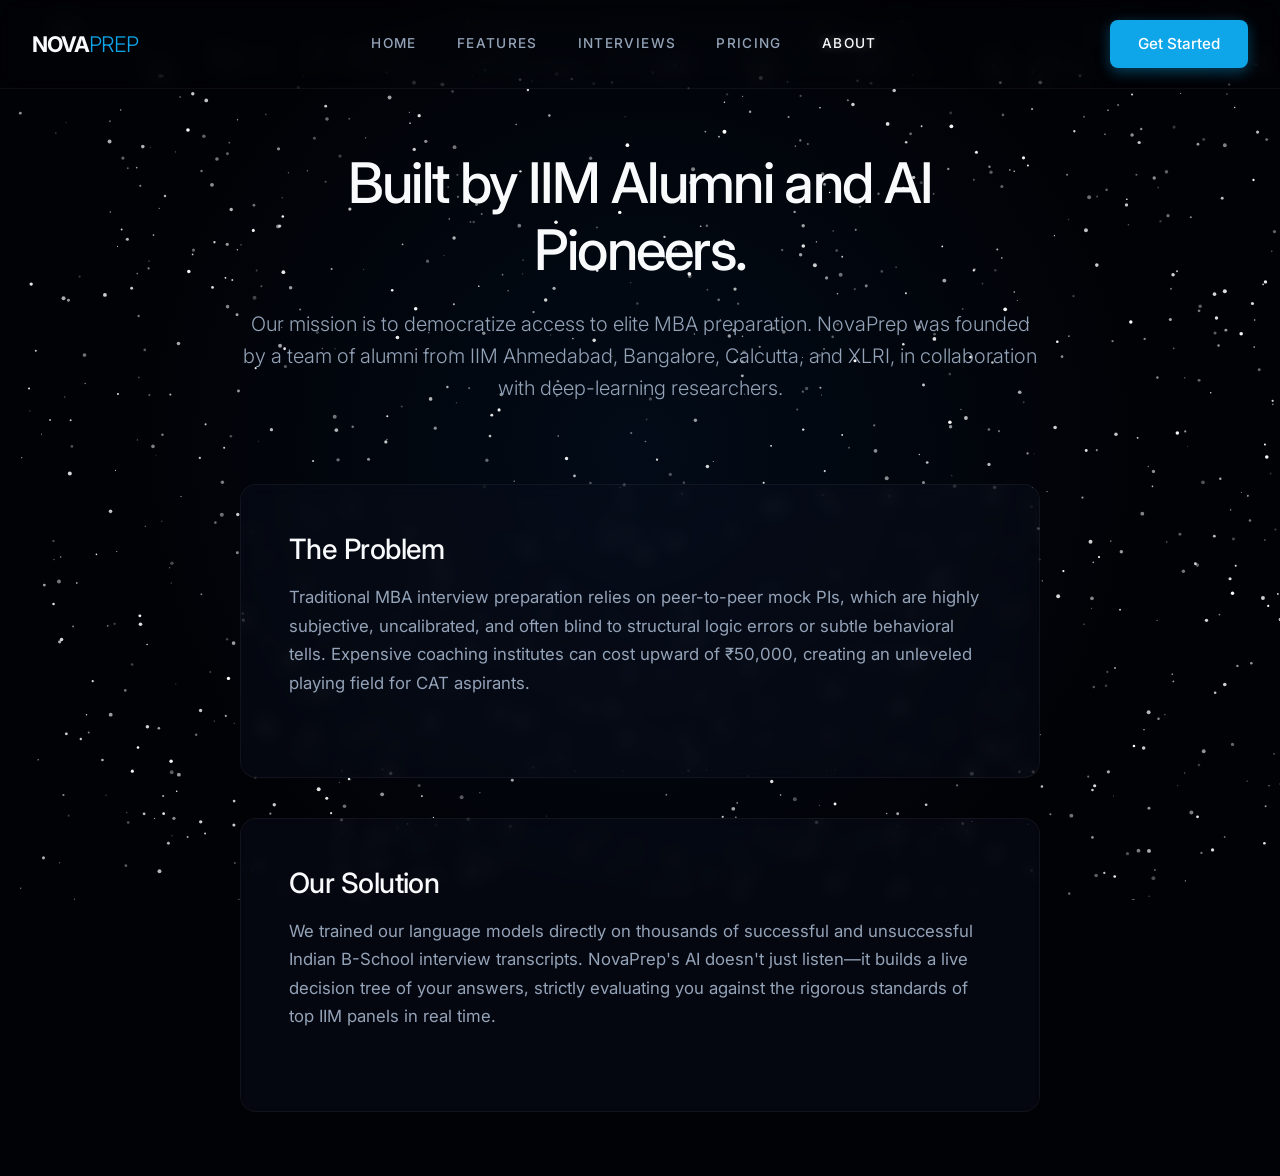
==== about.html @ 3a8e4972 "Initial commit for NovaPrep Indian B-School Platform" ====
<!DOCTYPE html>
<html lang="en">

<head>
    <meta charset="UTF-8">
    <meta name="viewport" content="width=device-width, initial-scale=1.0">
    <title>About Us - NovaPrep</title>
    <link rel="preconnect" href="https://fonts.googleapis.com">
    <link rel="preconnect" href="https://fonts.gstatic.com" crossorigin>
    <link href="https://fonts.googleapis.com/css2?family=Inter:wght@300;400;500;600;700&display=swap" rel="stylesheet">
    <link href="global.css" rel="stylesheet">
</head>

<body class="bg-features">
    <canvas id="background-canvas"></canvas>
    <canvas id="cursor-canvas"></canvas>

    <nav class="navbar">
        <div class="nav-container">
            <a href="index.html" class="logo">Nova<span>Prep</span></a>

            <div class="nav-links">
                <a href="index.html">Home</a>
                <a href="learn-more.html">Features</a>
                <a href="cases.html">Interviews</a>
                <a href="pricing.html">Pricing</a>
                <a href="about.html" class="active">About</a>
            </div>

            <div class="nav-actions">
                <a href="sign-in.html" class="btn btn-primary">Get Started</a>
            </div>
        </div>
    </nav>

    <main class="cases-section">
        <div class="page-header" style="max-width: 800px;">
            <h2>Built by IIM Alumni and AI Pioneers.</h2>
            <p>Our mission is to democratize access to elite MBA preparation. NovaPrep was founded by a team of alumni
                from IIM Ahmedabad, Bangalore, Calcutta, and XLRI, in collaboration with deep-learning researchers.</p>
        </div>

        <div class="case-grid" style="grid-template-columns: 1fr; max-width: 800px; margin: 4rem auto 0;">
            <div class="case-card">
                <h3>The Problem</h3>
                <p>Traditional MBA interview preparation relies on peer-to-peer mock PIs, which are highly subjective,
                    uncalibrated, and often blind to structural logic errors or subtle behavioral tells. Expensive
                    coaching institutes can cost upward of ₹50,000, creating an unleveled playing field for CAT
                    aspirants.</p>
            </div>
            <div class="case-card">
                <h3>Our Solution</h3>
                <p>We trained our language models directly on thousands of successful and unsuccessful Indian B-School
                    interview transcripts. NovaPrep's AI doesn't just listen—it builds a live decision tree of your
                    answers, strictly evaluating you against the rigorous standards of top IIM panels in real time.</p>
            </div>
        </div>
    </main>

    <script src="interactive.js"></script>
</body>

</html>
---- global.css ----
:root {
    --bg-dark: #010206;
    --text-primary: #f8fafc;
    --text-secondary: #94a3b8;
    --brand-accent: #0ea5e9;
    --brand-hover: #38bdf8;
    --card-bg: rgba(10, 15, 30, 0.4);
    --border-subtle: rgba(255, 255, 255, 0.05);
}

* {
    margin: 0;
    padding: 0;
    box-sizing: border-box;
    cursor: none !important;
    /* Force custom cursor everywhere */
}

body {
    background-color: var(--bg-dark);
    color: var(--text-primary);
    font-family: 'Inter', -apple-system, sans-serif;
    line-height: 1.6;
    overflow-x: hidden;
}

/* Interactive Background */
#background-canvas {
    position: fixed;
    top: 0;
    left: 0;
    width: 100vw;
    height: 100vh;
    z-index: -1;
    pointer-events: none;
}

#cursor-canvas {
    position: fixed;
    top: 0;
    left: 0;
    width: 100vw;
    height: 100vh;
    z-index: 9999;
    pointer-events: none;
    /* Passes clicks directly through */
}

/* Typography Base */
h1,
h2,
h3,
h4 {
    line-height: 1.2;
    letter-spacing: -0.02em;
}

a {
    text-decoration: none;
    color: inherit;
}

/* Navigation */
.navbar {
    position: fixed;
    top: 0;
    width: 100%;
    z-index: 100;
    backdrop-filter: blur(12px);
    -webkit-backdrop-filter: blur(12px);
    border-bottom: 1px solid var(--border-subtle);
}

.nav-container {
    max-width: 1280px;
    margin: 0 auto;
    padding: 1.25rem 2rem;
    display: flex;
    justify-content: space-between;
    align-items: center;
}

.logo {
    font-size: 1.35rem;
    font-weight: 700;
    letter-spacing: -1px;
    text-transform: uppercase;
}

.logo span {
    color: var(--brand-accent);
    font-weight: 300;
}

.nav-links {
    display: flex;
    gap: 2.5rem;
}

.nav-links a {
    color: var(--text-secondary);
    font-size: 0.85rem;
    font-weight: 500;
    text-transform: uppercase;
    letter-spacing: 0.1em;
    transition: color 0.2s;
}

.nav-links a:hover,
.nav-links a.active {
    color: var(--text-primary);
    text-shadow: 0 0 10px rgba(255, 255, 255, 0.3);
}

.nav-actions {
    display: flex;
    align-items: center;
    gap: 1.5rem;
}

/* Professional SaaS Buttons */
.btn {
    padding: 0.75rem 1.75rem;
    border-radius: 8px;
    /* Clean standard rounded corners */
    font-size: 0.95rem;
    font-weight: 500;
    transition: all 0.2s ease;
    border: none;
    display: inline-flex;
    align-items: center;
    justify-content: center;
}

.btn-large {
    padding: 1rem 3rem;
    font-size: 1.05rem;
}

.btn-full {
    width: 100%;
}

.btn-primary {
    background-color: var(--brand-accent);
    color: #fff;
    box-shadow: 0 4px 14px 0 rgba(14, 165, 233, 0.39);
}

.btn-primary:hover {
    background-color: var(--brand-hover);
    box-shadow: 0 6px 20px rgba(14, 165, 233, 0.4);
    transform: translateY(-1px);
}

.btn-outline {
    background-color: transparent;
    border: 1px solid rgba(255, 255, 255, 0.2);
    color: var(--text-primary);
}

.btn-outline:hover {
    background-color: rgba(255, 255, 255, 0.05);
    border-color: rgba(255, 255, 255, 0.4);
}

.btn-text {
    background: transparent;
    color: var(--text-secondary);
}

.btn-text:hover {
    color: var(--text-primary);
}

/* Home Hero Section */
.hero-section {
    padding-top: calc(80px + 4rem);
    min-height: 90vh;
    display: flex;
    align-items: center;
}

.hero-container {
    max-width: 1280px;
    margin: 0 auto;
    padding: 0 2rem;
    display: flex;
    gap: 4rem;
    align-items: center;
}

.hero-content {
    flex: 1.2;
}

/* Centered Apple Hero Override */
.center-hero {
    justify-content: center;
}

.text-center {
    text-align: center;
}

.justify-center {
    justify-content: center;
}

.hero-container.text-center {
    flex-direction: column;
    align-items: center;
}

.hero-container.text-center .hero-content {
    max-width: 800px;
    margin: 0 auto;
    text-align: center;
}

.hero-container.text-center .hero-content h1 {
    font-size: clamp(3.5rem, 6vw, 5.5rem);
    margin-bottom: 2rem;
    font-weight: 500;
    line-height: 1.1;
    letter-spacing: -0.03em;
}

.hero-container.text-center .hero-subtitle {
    margin: 0 auto 3rem;
    max-width: 100%;
    font-size: 1.25rem;
}

.hero-container.text-center .cta-group {
    justify-content: center;
}

.hero-container.text-center .proof-logos {
    justify-content: center;
}

.pill-badge {
    display: inline-block;
    padding: 0.35rem 1rem;
    border-radius: 20px;
    background-color: rgba(14, 165, 233, 0.1);
    border: 1px solid rgba(14, 165, 233, 0.3);
    color: var(--brand-accent);
    font-size: 0.8rem;
    font-weight: 600;
    letter-spacing: 0.05em;
    text-transform: uppercase;
    margin-bottom: 2.5rem;
}

.hero-content h1 {
    font-size: clamp(3rem, 4vw, 3.5rem);
    margin-bottom: 1.5rem;
    font-weight: 600;
    line-height: 1.1;
}

.text-gradient {
    font-weight: 600;
    background: linear-gradient(to right, #e0f2fe, #38bdf8);
    -webkit-background-clip: text;
    -webkit-text-fill-color: transparent;
    text-shadow: 0 0 40px rgba(56, 189, 248, 0.2);
}

.hero-subtitle {
    font-size: 1.15rem;
    color: var(--text-secondary);
    margin-bottom: 3rem;
    max-width: 90%;
    font-weight: 300;
}

.cta-group {
    display: flex;
    gap: 1.5rem;
    margin-bottom: 4rem;
}

.social-proof p {
    font-size: 0.8rem;
    text-transform: uppercase;
    letter-spacing: 0.05em;
    color: var(--text-secondary);
    margin-bottom: 1rem;
}

.proof-logos {
    display: flex;
    gap: 2.5rem;
    font-weight: 600;
    font-size: 1rem;
    color: #fff;
    opacity: 0.5;
}

/* New Index Content Sections */
.container {
    max-width: 1280px;
    margin: 0 auto;
    padding: 0 2rem;
}

.section-padding {
    padding: 8rem 0;
}

/* Larger padding for Apple feel */
.divider-top {
    border-top: 1px solid var(--border-subtle);
    background: linear-gradient(to bottom, rgba(14, 165, 233, 0.02), transparent);
}

.section-header {
    text-align: center;
    max-width: 700px;
    margin: 0 auto 5rem;
    z-index: 5;
    position: relative;
}

.section-header h2 {
    font-size: 2.75rem;
    font-weight: 500;
    margin-bottom: 1.5rem;
    letter-spacing: -0.02em;
}

.section-header p {
    font-size: 1.25rem;
    color: var(--text-secondary);
    font-weight: 300;
}

.methodology-grid {
    display: grid;
    grid-template-columns: repeat(3, 1fr);
    gap: 2.5rem;
    z-index: 5;
    position: relative;
}

.step-card {
    padding: 3rem 2.5rem;
    background: var(--card-bg);
    border: 1px solid var(--border-subtle);
    border-radius: 16px;
    backdrop-filter: blur(8px);
}

.step-num {
    font-size: 4rem;
    font-weight: 700;
    color: rgba(255, 255, 255, 0.3);
    line-height: 1;
    margin-bottom: 1rem;
    display: block;
}

.step-card h3 {
    font-size: 1.35rem;
    margin-bottom: 1rem;
    font-weight: 500;
    color: var(--text-primary);
}

.step-card p {
    font-size: 1rem;
    color: var(--text-secondary);
    font-weight: 300;
}

.testimonials {
    background-color: rgba(10, 15, 30, 0.2);
}

.stats-row {
    display: grid;
    grid-template-columns: repeat(3, 1fr);
    gap: 2rem;
    text-align: center;
    z-index: 5;
    position: relative;
}

.stat-item h4 {
    font-size: 4rem;
    font-weight: 500;
    color: var(--brand-accent);
    margin-bottom: 0.5rem;
    text-shadow: 0 0 30px rgba(14, 165, 233, 0.2);
}

.stat-item p {
    font-size: 1.05rem;
    color: var(--text-secondary);
    font-weight: 300;
    max-width: 250px;
    margin: 0 auto;
    line-height: 1.6;
}

/* Pricing Page Styles */
.pricing-section {
    padding: 150px 2rem 4rem;
    max-width: 1280px;
    margin: 0 auto;
}

.pricing-grid {
    display: grid;
    grid-template-columns: repeat(3, 1fr);
    gap: 2rem;
    z-index: 5;
    position: relative;
    margin-top: 5rem;
}

.pricing-card {
    background: var(--card-bg);
    border: 1px solid var(--border-subtle);
    border-radius: 16px;
    padding: 3rem;
    backdrop-filter: blur(8px);
    display: flex;
    flex-direction: column;
    align-items: center;
    text-align: center;
    transition: transform 0.3s;
}

.pricing-card.premium {
    border-color: rgba(14, 165, 233, 0.4);
    box-shadow: 0 20px 50px rgba(14, 165, 233, 0.1);
    transform: scale(1.05);
}

.price {
    font-size: 4rem;
    font-weight: 600;
    margin: 1.5rem 0 2.5rem;
    color: var(--text-primary);
    letter-spacing: -0.05em;
}

.price span {
    font-size: 1.1rem;
    color: var(--text-secondary);
    font-weight: 400;
    letter-spacing: 0;
}

.pricing-features {
    list-style: none;
    margin-bottom: 3rem;
    width: 100%;
    flex-grow: 1;
    text-align: left;
}

.pricing-features li {
    padding: 1rem 0;
    border-bottom: 1px solid var(--border-subtle);
    font-size: 1rem;
    color: var(--text-secondary);
}

/* Cases Styles */
.cases-section {
    padding: 150px 2rem 4rem;
    max-width: 1280px;
    margin: 0 auto;
}

.case-grid {
    display: grid;
    grid-template-columns: repeat(2, 1fr);
    gap: 2.5rem;
    z-index: 5;
    position: relative;
    margin-top: 5rem;
}

.case-card {
    background: var(--card-bg);
    border: 1px solid var(--border-subtle);
    border-radius: 16px;
    padding: 3rem;
    backdrop-filter: blur(8px);
    transition: border-color 0.3s;
}

.case-card:hover {
    border-color: rgba(14, 165, 233, 0.3);
}

.case-badge {
    display: inline-block;
    padding: 0.35rem 1rem;
    border-radius: 20px;
    background: rgba(14, 165, 233, 0.1);
    border: 1px solid rgba(14, 165, 233, 0.2);
    font-size: 0.75rem;
    font-weight: 600;
    text-transform: uppercase;
    letter-spacing: 0.05em;
    color: var(--brand-accent);
    margin-bottom: 1.5rem;
}

.case-card h3 {
    font-size: 1.75rem;
    margin-bottom: 1rem;
    font-weight: 500;
    letter-spacing: -0.02em;
}

.case-card p {
    color: var(--text-secondary);
    font-size: 1.05rem;
    margin-bottom: 2rem;
    line-height: 1.7;
}

/* Features Page */
.features-section {
    padding: 150px 2rem 4rem;
    max-width: 1280px;
    margin: 0 auto;
}

.page-header {
    max-width: 800px;
    margin: 0 auto 5rem;
    text-align: center;
    z-index: 5;
    position: relative;
}

.page-header h2 {
    font-size: 3.5rem;
    margin-bottom: 1.5rem;
    font-weight: 500;
    letter-spacing: -0.03em;
}

.page-header p {
    font-size: 1.25rem;
    color: var(--text-secondary);
    font-weight: 300;
}

.feature-grid {
    display: grid;
    grid-template-columns: repeat(3, 1fr);
    gap: 2.5rem;
    z-index: 5;
    position: relative;
}

.f-card {
    background: var(--card-bg);
    border: 1px solid var(--border-subtle);
    border-radius: 16px;
    padding: 3rem;
    transition: transform 0.3s, border-color 0.3s;
    backdrop-filter: blur(8px);
}

.f-card:hover {
    transform: translateY(-5px);
    border-color: rgba(14, 165, 233, 0.3);
    box-shadow: 0 10px 30px rgba(0, 0, 0, 0.5);
}

.icon-wrap {
    width: 48px;
    height: 48px;
    color: var(--brand-accent);
    margin-bottom: 2rem;
    display: flex;
    align-items: center;
}

.f-card h3 {
    font-size: 1.35rem;
    margin-bottom: 1rem;
    font-weight: 500;
}

.f-card p {
    font-size: 1rem;
    color: var(--text-secondary);
    line-height: 1.7;
    font-weight: 300;
}

/* Auth Page */
.auth-page {
    position: relative;
    min-height: 100vh;
    display: flex;
    align-items: center;
    justify-content: center;
    padding: 2rem;
}

.auth-card {
    z-index: 5;
    width: 100%;
    max-width: 440px;
    background: var(--card-bg);
    border: 1px solid var(--border-subtle);
    border-radius: 16px;
    padding: 3rem;
    backdrop-filter: blur(20px);
    box-shadow: 0 30px 60px rgba(0, 0, 0, 0.5);
}

.auth-card h2 {
    font-size: 2rem;
    font-weight: 500;
    margin-bottom: 0.5rem;
}

.auth-card>p {
    color: var(--text-secondary);
    font-size: 1rem;
    margin-bottom: 2.5rem;
    font-weight: 300;
}

.input-group {
    margin-bottom: 1.5rem;
    position: relative;
    z-index: 10;
}

.input-group label {
    display: block;
    font-size: 0.85rem;
    color: var(--text-secondary);
    margin-bottom: 0.75rem;
    font-weight: 500;
}

.input-group input {
    width: 100%;
    padding: 0.8rem 1.2rem;
    background: rgba(0, 0, 0, 0.4);
    border: 1px solid rgba(255, 255, 255, 0.1);
    border-radius: 8px;
    color: var(--text-primary);
    font-size: 1rem;
    transition: border-color 0.2s;
}

.input-group input:focus {
    outline: none;
    border-color: var(--brand-accent);
    box-shadow: 0 0 0 2px rgba(14, 165, 233, 0.2);
}

.auth-options {
    display: flex;
    justify-content: space-between;
    align-items: center;
    font-size: 0.9rem;
    color: var(--text-secondary);
}

.checkbox-container {
    display: flex;
    align-items: center;
    gap: 0.5rem;
}

.forgot-link:hover {
    color: var(--text-primary);
    text-decoration: underline;
}

.auth-divider {
    display: flex;
    align-items: center;
    text-align: center;
    margin: 2rem 0;
    color: var(--text-secondary);
    font-size: 0.85rem;
    text-transform: uppercase;
    letter-spacing: 0.05em;
}

.auth-divider::before,
.auth-divider::after {
    content: '';
    flex: 1;
    border-bottom: 1px solid var(--border-subtle);
}

.auth-divider span {
    padding: 0 1rem;
}

.google-btn {
    display: flex;
    align-items: center;
    justify-content: center;
    gap: 1rem;
}

.signup-prompt {
    text-align: center;
    margin-top: 2rem;
    font-size: 0.95rem;
    color: var(--text-secondary);
}

.signup-prompt a {
    color: var(--brand-accent);
    font-weight: 500;
}

.signup-prompt a:hover {
    text-decoration: underline;
}

/* Responsive adjustments */
@media (max-width: 1024px) {
    .nav-links {
        display: none;
    }

    .hero-container.text-center .hero-content h1 {
        font-size: 3.5rem;
    }

    .hero-container {
        flex-direction: column;
        text-align: center;
    }

    .hero-subtitle {
        margin: 0 auto 3rem;
    }

    .cta-group {
        justify-content: center;
    }

    .feature-grid,
    .methodology-grid,
    .stats-row,
    .pricing-grid,
    .case-grid {
        grid-template-columns: 1fr;
    }

    .proof-logos {
        justify-content: center;
    }

    .pricing-card.premium {
        transform: scale(1);
    }
}
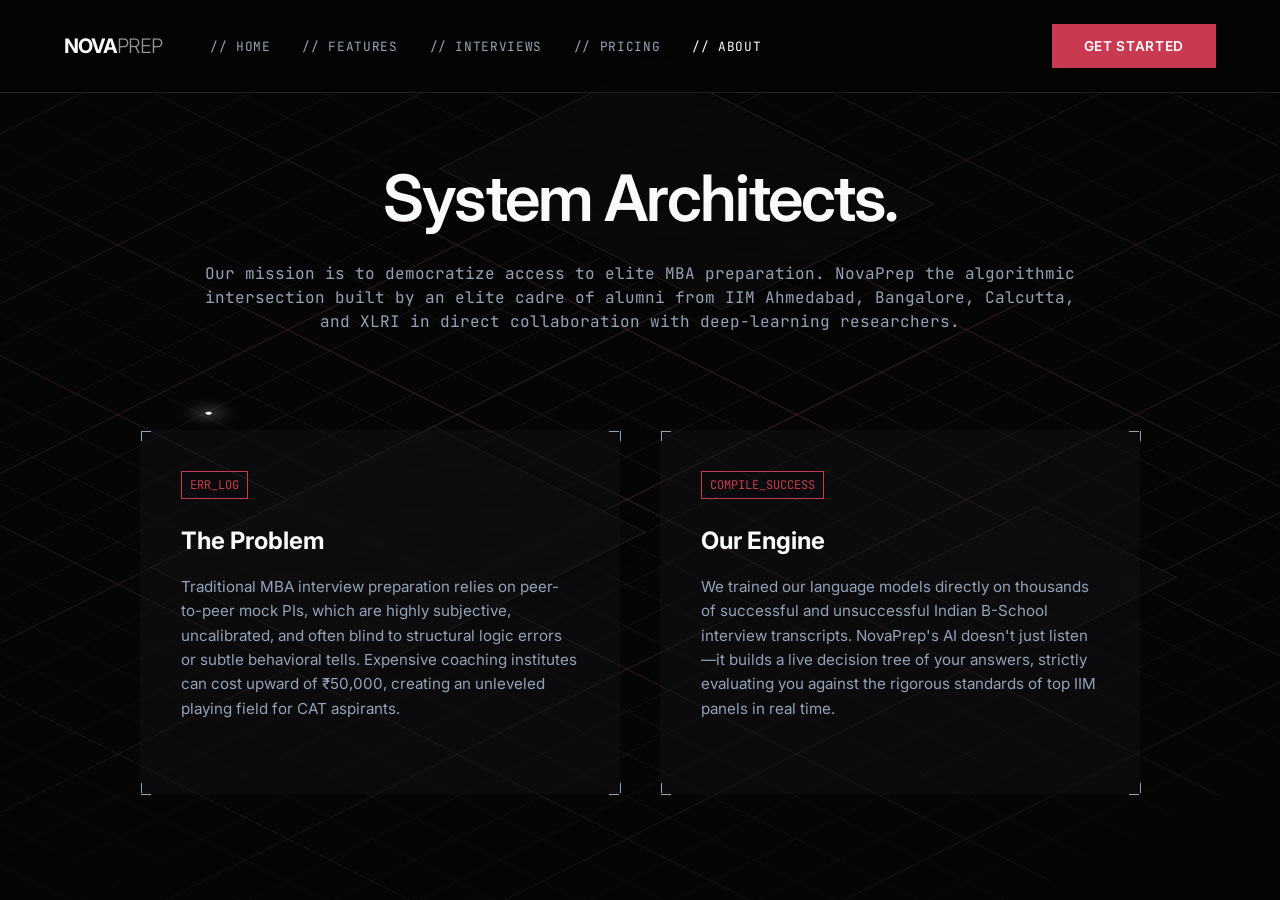
==== commit c4d0e88a: "feat: Add geometric background and interactive Panel Pressure Meter" ====
--- a/about.html
+++ b/about.html
@@ -5,59 +5,69 @@
     <meta charset="UTF-8">
     <meta name="viewport" content="width=device-width, initial-scale=1.0">
     <title>About Us - NovaPrep</title>
-    <link rel="preconnect" href="https://fonts.googleapis.com">
-    <link rel="preconnect" href="https://fonts.gstatic.com" crossorigin>
     <link href="https://fonts.googleapis.com/css2?family=Inter:wght@300;400;500;600;700&display=swap" rel="stylesheet">
     <link href="global.css" rel="stylesheet">
 </head>
 
-<body class="bg-features">
-    <canvas id="background-canvas"></canvas>
-    <canvas id="cursor-canvas"></canvas>
+<body>
+    <canvas id="cursor-canvas"
+        style="position: fixed; top: 0; left: 0; width: 100vw; height: 100vh; pointer-events: none; z-index: 0;"></canvas>
 
-    <nav class="navbar">
-        <div class="nav-container">
+    <!-- Ambient Geometric Background -->
+    <div class="bg-geometry">
+        <div class="iso-container">
+            <div class="iso-grid"></div>
+            <div class="iso-panel panel-1"></div>
+            <div class="iso-panel panel-2"></div>
+            <div class="iso-panel panel-3"></div>
+            <div class="glow-node n1"></div>
+            <div class="glow-node n2"></div>
+            <div class="glow-node n3"></div>
+        </div>
+    </div>
+
+    <nav class="navbar-overlay">
+        <div class="nav-left">
             <a href="index.html" class="logo">Nova<span>Prep</span></a>
-
             <div class="nav-links">
-                <a href="index.html">Home</a>
-                <a href="learn-more.html">Features</a>
-                <a href="cases.html">Interviews</a>
-                <a href="pricing.html">Pricing</a>
-                <a href="about.html" class="active">About</a>
+                <a href="index.html">// Home</a>
+                <a href="learn-more.html">// Features</a>
+                <a href="cases.html">// Interviews</a>
+                <a href="pricing.html">// Pricing</a>
+                <a href="about.html" class="active">// About</a>
             </div>
-
-            <div class="nav-actions">
-                <a href="sign-in.html" class="btn btn-primary">Get Started</a>
-            </div>
+        </div>
+        <div class="nav-right">
+            <a href="sign-in.html" class="btn-solid">Get Started</a>
         </div>
     </nav>
 
-    <main class="cases-section">
-        <div class="page-header" style="max-width: 800px;">
-            <h2>Built by IIM Alumni and AI Pioneers.</h2>
-            <p>Our mission is to democratize access to elite MBA preparation. NovaPrep was founded by a team of alumni
-                from IIM Ahmedabad, Bangalore, Calcutta, and XLRI, in collaboration with deep-learning researchers.</p>
-        </div>
+    <main class="standard-page" style="display: flex; flex-direction: column; align-items: center; text-align: center;">
+        <h1 class="page-title">System Architects.</h1>
+        <p class="page-desc" style="max-width: 900px;">Our mission is to democratize access to elite MBA preparation.
+            NovaPrep the algorithmic intersection built by an elite cadre of alumni from IIM Ahmedabad, Bangalore,
+            Calcutta, and XLRI in direct collaboration with deep-learning researchers.</p>
 
-        <div class="case-grid" style="grid-template-columns: 1fr; max-width: 800px; margin: 4rem auto 0;">
-            <div class="case-card">
+        <div class="grid-layout" style="text-align: left; margin-top: 2rem; width: 100%; max-width: 1000px;">
+            <div class="content-card card-bracket">
+                <span class="card-badge">ERR_LOG</span>
                 <h3>The Problem</h3>
                 <p>Traditional MBA interview preparation relies on peer-to-peer mock PIs, which are highly subjective,
                     uncalibrated, and often blind to structural logic errors or subtle behavioral tells. Expensive
                     coaching institutes can cost upward of ₹50,000, creating an unleveled playing field for CAT
                     aspirants.</p>
             </div>
-            <div class="case-card">
-                <h3>Our Solution</h3>
+
+            <div class="content-card card-bracket">
+                <span class="card-badge">COMPILE_SUCCESS</span>
+                <h3>Our Engine</h3>
                 <p>We trained our language models directly on thousands of successful and unsuccessful Indian B-School
                     interview transcripts. NovaPrep's AI doesn't just listen—it builds a live decision tree of your
                     answers, strictly evaluating you against the rigorous standards of top IIM panels in real time.</p>
             </div>
         </div>
     </main>
-
-    <script src="interactive.js"></script>
+    <script src="cursor.js"></script>
 </body>
 
 </html>
--- a/global.css
+++ b/global.css
@@ -1,772 +1,581 @@
+@import url('https://fonts.googleapis.com/css2?family=JetBrains+Mono:wght@100;400;700&display=swap');
+
 :root {
-    --bg-dark: #010206;
+    --bg-dark: #050505;
     --text-primary: #f8fafc;
-    --text-secondary: #94a3b8;
-    --brand-accent: #0ea5e9;
-    --brand-hover: #38bdf8;
-    --card-bg: rgba(10, 15, 30, 0.4);
-    --border-subtle: rgba(255, 255, 255, 0.05);
+    --text-dim: #94a3b8;
+    --accent: #c93a52;
+    --font-heading: 'Inter', sans-serif;
+    --font-mono: 'JetBrains Mono', monospace;
+    --border-color: rgba(255, 255, 255, 0.1);
+    --glass-bg: rgba(20, 20, 25, 0.4);
 }
 
 * {
     margin: 0;
     padding: 0;
     box-sizing: border-box;
-    cursor: none !important;
-    /* Force custom cursor everywhere */
 }
 
 body {
     background-color: var(--bg-dark);
     color: var(--text-primary);
-    font-family: 'Inter', -apple-system, sans-serif;
-    line-height: 1.6;
+    font-family: var(--font-heading);
     overflow-x: hidden;
-}
-
-/* Interactive Background */
-#background-canvas {
+    line-height: 1.5;
+    min-height: 100vh;
+}
+
+/* Hyper-Modern Geometric Background Overlay */
+.bg-geometry {
     position: fixed;
     top: 0;
     left: 0;
     width: 100vw;
     height: 100vh;
     z-index: -1;
+    overflow: hidden;
     pointer-events: none;
-}
-
-#cursor-canvas {
-    position: fixed;
+    background-color: var(--bg-dark);
+}
+
+.iso-container {
+    position: absolute;
+    top: 50%;
+    left: 50%;
+    width: 200vw;
+    height: 200vh;
+    transform-style: preserve-3d;
+    transform: translate(-50%, -50%) rotateX(60deg) rotateZ(-45deg);
+}
+
+.iso-grid {
+    position: absolute;
+    width: 100%;
+    height: 100%;
     top: 0;
     left: 0;
+    background-size: 60px 60px;
+    background-image:
+        linear-gradient(to right, rgba(255, 255, 255, 0.08) 1px, transparent 1px),
+        linear-gradient(to bottom, rgba(255, 255, 255, 0.08) 1px, transparent 1px);
+    mask-image: radial-gradient(circle at center, black 20%, transparent 80%);
+    -webkit-mask-image: radial-gradient(circle at center, black 20%, transparent 80%);
+}
+
+/* Secondary larger grid to enforce 3D scale and perspective */
+.iso-grid::after {
+    content: '';
+    position: absolute;
+    width: 100%;
+    height: 100%;
+    top: 0;
+    left: 0;
+    background-size: 240px 240px;
+    background-image:
+        linear-gradient(to right, rgba(201, 58, 82, 0.15) 2px, transparent 2px),
+        linear-gradient(to bottom, rgba(201, 58, 82, 0.15) 2px, transparent 2px);
+    pointer-events: none;
+}
+
+.iso-panel {
+    position: absolute;
+    background: rgba(20, 20, 25, 0.15);
+    /* Significantly reduced opacity so text is readable if they overlap */
+    backdrop-filter: blur(8px);
+    border: 1px solid rgba(255, 255, 255, 0.12);
+    box-shadow: 0 20px 50px rgba(0, 0, 0, 0.6);
+    animation: floatIso var(--float-dur, 10s) ease-in-out infinite alternate;
+}
+
+.panel-1 {
+    width: 400px;
+    height: 300px;
+    top: 40%;
+    left: 30%;
+    --float-dur: 15s;
+    --base-z: 50px;
+}
+
+.panel-2 {
+    width: 300px;
+    height: 400px;
+    top: 20%;
+    left: 60%;
+    --float-dur: 20s;
+    --base-z: 100px;
+}
+
+.panel-3 {
+    width: 200px;
+    height: 200px;
+    top: 70%;
+    left: 50%;
+    --float-dur: 12s;
+    --base-z: 30px;
+}
+
+.glow-node {
+    position: absolute;
+    width: 6px;
+    height: 6px;
+    background: #fff;
+    border-radius: 50%;
+    box-shadow: 0 0 20px 10px rgba(255, 255, 255, 0.2);
+}
+
+.n1 {
+    top: 30%;
+    left: 40%;
+}
+
+.n2 {
+    top: 60%;
+    left: 80%;
+}
+
+.n3 {
+    top: 80%;
+    left: 20%;
+}
+
+@keyframes floatIso {
+    from {
+        transform: translateZ(calc(var(--base-z) - 20px));
+    }
+
+    to {
+        transform: translateZ(calc(var(--base-z) + 20px));
+    }
+}
+
+/* Brutalist Layout */
+.split-layout {
+    display: flex;
     width: 100vw;
-    height: 100vh;
-    z-index: 9999;
+    min-height: 100vh;
+    position: relative;
+}
+
+/* Center 1px Line */
+.split-layout::after {
+    content: '';
+    position: absolute;
+    top: 0;
+    left: 50%;
+    width: 1px;
+    height: 100%;
+    background-color: var(--border-color);
+    z-index: 50;
     pointer-events: none;
-    /* Passes clicks directly through */
+}
+
+.pane {
+    flex: 1;
+    width: 50vw;
+    position: relative;
+    padding: 120px 4rem 4rem;
+    display: flex;
+    flex-direction: column;
 }
 
 /* Typography Base */
-h1,
-h2,
-h3,
-h4 {
-    line-height: 1.2;
-    letter-spacing: -0.02em;
-}
-
 a {
     text-decoration: none;
     color: inherit;
 }
 
-/* Navigation */
-.navbar {
+.mono {
+    font-family: var(--font-mono);
+}
+
+/* Navigation Overlay */
+.navbar-overlay {
     position: fixed;
     top: 0;
-    width: 100%;
+    left: 0;
+    width: 100vw;
+    display: flex;
+    justify-content: space-between;
+    padding: 0;
     z-index: 100;
-    backdrop-filter: blur(12px);
-    -webkit-backdrop-filter: blur(12px);
-    border-bottom: 1px solid var(--border-subtle);
-}
-
-.nav-container {
-    max-width: 1280px;
-    margin: 0 auto;
-    padding: 1.25rem 2rem;
-    display: flex;
-    justify-content: space-between;
+    border-bottom: 1px solid var(--border-color);
+    background: rgba(5, 5, 5, 0.7);
+    backdrop-filter: blur(10px);
+}
+
+.nav-left,
+.nav-right {
+    padding: 1.5rem 4rem;
+    display: flex;
     align-items: center;
 }
 
+/* Navbar Fix: Added gap between logo and links to prevent overlap */
+.nav-left {
+    display: flex;
+    gap: 3rem;
+    /* Forces space between Logo and links */
+}
+
+.nav-right {
+    display: flex;
+}
+
 .logo {
-    font-size: 1.35rem;
+    font-size: 1.25rem;
     font-weight: 700;
-    letter-spacing: -1px;
+    letter-spacing: -0.05em;
     text-transform: uppercase;
+    flex-shrink: 0;
+    /* Prevents logo from squishing */
 }
 
 .logo span {
-    color: var(--brand-accent);
     font-weight: 300;
+    opacity: 0.6;
 }
 
 .nav-links {
     display: flex;
-    gap: 2.5rem;
+    gap: 2rem;
+    flex-wrap: nowrap;
 }
 
 .nav-links a {
-    color: var(--text-secondary);
-    font-size: 0.85rem;
-    font-weight: 500;
+    font-family: var(--font-mono);
+    font-size: 0.8rem;
+    color: var(--text-dim);
     text-transform: uppercase;
-    letter-spacing: 0.1em;
+    letter-spacing: 0.05em;
     transition: color 0.2s;
+    white-space: nowrap;
 }
 
 .nav-links a:hover,
 .nav-links a.active {
     color: var(--text-primary);
-    text-shadow: 0 0 10px rgba(255, 255, 255, 0.3);
-}
-
-.nav-actions {
-    display: flex;
-    align-items: center;
+}
+
+.lang-toggle {
+    font-family: var(--font-mono);
+    font-size: 0.8rem;
+    color: var(--text-dim);
+}
+
+.btn-solid {
+    background: var(--accent);
+    color: #fff;
+    padding: 0.75rem 2rem;
+    font-weight: 600;
+    font-size: 0.85rem;
+    text-transform: uppercase;
+    letter-spacing: 0.05em;
+    border: none;
+    transition: transform 0.2s;
+    white-space: nowrap;
+}
+
+.btn-solid:hover {
+    transform: scale(1.02);
+}
+
+/* Left Pane Aesthetics */
+.left-content {
+    flex-grow: 1;
+    display: flex;
+    flex-direction: column;
+    justify-content: center;
+    max-width: 600px;
+    position: relative;
+    z-index: 10;
+}
+
+.overline {
+    font-family: var(--font-mono);
+    font-size: 0.75rem;
+    color: var(--accent);
+    letter-spacing: 0.2em;
+    margin-bottom: 2rem;
+}
+
+.massive-heading {
+    font-size: clamp(3.5rem, 5vw, 5rem);
+    line-height: 1.05;
+    letter-spacing: -0.03em;
+    margin-bottom: 2.5rem;
+}
+
+.weight-bold {
+    font-weight: 600;
+}
+
+.weight-thin {
+    font-weight: 200;
+    color: var(--text-dim);
+}
+
+.tech-desc {
+    font-family: var(--font-mono);
+    font-size: 0.9rem;
+    color: var(--text-dim);
+    line-height: 1.8;
+    margin-bottom: 3.5rem;
+    max-width: 90%;
+    padding-left: 1rem;
+    border-left: 2px solid var(--border-color);
+}
+
+/* Button Brackets (For INLINE inline-flex buttons ONLY) */
+.action-row {
+    display: flex;
     gap: 1.5rem;
-}
-
-/* Professional SaaS Buttons */
-.btn {
-    padding: 0.75rem 1.75rem;
-    border-radius: 8px;
-    /* Clean standard rounded corners */
-    font-size: 0.95rem;
+    margin-bottom: 6rem;
+}
+
+.btn-bracket {
+    position: relative;
+    padding: 1rem 2.5rem;
+    background: var(--accent);
+    border: none;
+    color: #fff;
     font-weight: 500;
-    transition: all 0.2s ease;
-    border: none;
+    font-size: 1rem;
     display: inline-flex;
     align-items: center;
     justify-content: center;
-}
-
-.btn-large {
-    padding: 1rem 3rem;
-    font-size: 1.05rem;
-}
-
-.btn-full {
-    width: 100%;
-}
-
-.btn-primary {
-    background-color: var(--brand-accent);
+    transition: background 0.2s, transform 0.2s;
+    text-align: center;
+}
+
+.btn-bracket:hover {
+    background: #d84860;
+    transform: scale(1.02);
+}
+
+.btn-bracket::after {
+    display: none;
+}
+
+.btn-dark {
+    background: #111;
+    border: 1px solid #333;
+    padding: 1rem 2.5rem;
     color: #fff;
-    box-shadow: 0 4px 14px 0 rgba(14, 165, 233, 0.39);
-}
-
-.btn-primary:hover {
-    background-color: var(--brand-hover);
-    box-shadow: 0 6px 20px rgba(14, 165, 233, 0.4);
-    transform: translateY(-1px);
-}
-
-.btn-outline {
-    background-color: transparent;
-    border: 1px solid rgba(255, 255, 255, 0.2);
-    color: var(--text-primary);
-}
-
-.btn-outline:hover {
-    background-color: rgba(255, 255, 255, 0.05);
-    border-color: rgba(255, 255, 255, 0.4);
-}
-
-.btn-text {
-    background: transparent;
-    color: var(--text-secondary);
-}
-
-.btn-text:hover {
-    color: var(--text-primary);
-}
-
-/* Home Hero Section */
-.hero-section {
-    padding-top: calc(80px + 4rem);
-    min-height: 90vh;
-    display: flex;
-    align-items: center;
-}
-
-.hero-container {
-    max-width: 1280px;
-    margin: 0 auto;
-    padding: 0 2rem;
-    display: flex;
-    gap: 4rem;
-    align-items: center;
-}
-
-.hero-content {
-    flex: 1.2;
-}
-
-/* Centered Apple Hero Override */
-.center-hero {
-    justify-content: center;
-}
-
-.text-center {
+    font-weight: 500;
+    transition: background 0.2s;
     text-align: center;
 }
 
-.justify-center {
-    justify-content: center;
-}
-
-.hero-container.text-center {
-    flex-direction: column;
-    align-items: center;
-}
-
-.hero-container.text-center .hero-content {
-    max-width: 800px;
-    margin: 0 auto;
-    text-align: center;
-}
-
-.hero-container.text-center .hero-content h1 {
-    font-size: clamp(3.5rem, 6vw, 5.5rem);
-    margin-bottom: 2rem;
-    font-weight: 500;
-    line-height: 1.1;
-    letter-spacing: -0.03em;
-}
-
-.hero-container.text-center .hero-subtitle {
-    margin: 0 auto 3rem;
-    max-width: 100%;
-    font-size: 1.25rem;
-}
-
-.hero-container.text-center .cta-group {
-    justify-content: center;
-}
-
-.hero-container.text-center .proof-logos {
-    justify-content: center;
-}
-
-.pill-badge {
-    display: inline-block;
-    padding: 0.35rem 1rem;
-    border-radius: 20px;
-    background-color: rgba(14, 165, 233, 0.1);
-    border: 1px solid rgba(14, 165, 233, 0.3);
-    color: var(--brand-accent);
-    font-size: 0.8rem;
-    font-weight: 600;
-    letter-spacing: 0.05em;
-    text-transform: uppercase;
-    margin-bottom: 2.5rem;
-}
-
-.hero-content h1 {
-    font-size: clamp(3rem, 4vw, 3.5rem);
-    margin-bottom: 1.5rem;
-    font-weight: 600;
-    line-height: 1.1;
-}
-
-.text-gradient {
-    font-weight: 600;
-    background: linear-gradient(to right, #e0f2fe, #38bdf8);
-    -webkit-background-clip: text;
-    -webkit-text-fill-color: transparent;
-    text-shadow: 0 0 40px rgba(56, 189, 248, 0.2);
-}
-
-.hero-subtitle {
-    font-size: 1.15rem;
-    color: var(--text-secondary);
-    margin-bottom: 3rem;
-    max-width: 90%;
-    font-weight: 300;
-}
-
-.cta-group {
-    display: flex;
-    gap: 1.5rem;
-    margin-bottom: 4rem;
-}
-
-.social-proof p {
-    font-size: 0.8rem;
-    text-transform: uppercase;
-    letter-spacing: 0.05em;
-    color: var(--text-secondary);
-    margin-bottom: 1rem;
-}
-
-.proof-logos {
-    display: flex;
-    gap: 2.5rem;
-    font-weight: 600;
-    font-size: 1rem;
-    color: #fff;
-    opacity: 0.5;
-}
-
-/* New Index Content Sections */
-.container {
-    max-width: 1280px;
-    margin: 0 auto;
-    padding: 0 2rem;
-}
-
-.section-padding {
-    padding: 8rem 0;
-}
-
-/* Larger padding for Apple feel */
-.divider-top {
-    border-top: 1px solid var(--border-subtle);
-    background: linear-gradient(to bottom, rgba(14, 165, 233, 0.02), transparent);
-}
-
-.section-header {
-    text-align: center;
-    max-width: 700px;
-    margin: 0 auto 5rem;
-    z-index: 5;
-    position: relative;
-}
-
-.section-header h2 {
-    font-size: 2.75rem;
-    font-weight: 500;
-    margin-bottom: 1.5rem;
-    letter-spacing: -0.02em;
-}
-
-.section-header p {
-    font-size: 1.25rem;
-    color: var(--text-secondary);
-    font-weight: 300;
-}
-
-.methodology-grid {
-    display: grid;
-    grid-template-columns: repeat(3, 1fr);
-    gap: 2.5rem;
-    z-index: 5;
-    position: relative;
-}
-
-.step-card {
-    padding: 3rem 2.5rem;
-    background: var(--card-bg);
-    border: 1px solid var(--border-subtle);
-    border-radius: 16px;
-    backdrop-filter: blur(8px);
-}
-
-.step-num {
-    font-size: 4rem;
-    font-weight: 700;
-    color: rgba(255, 255, 255, 0.3);
-    line-height: 1;
-    margin-bottom: 1rem;
-    display: block;
-}
-
-.step-card h3 {
-    font-size: 1.35rem;
-    margin-bottom: 1rem;
-    font-weight: 500;
-    color: var(--text-primary);
-}
-
-.step-card p {
-    font-size: 1rem;
-    color: var(--text-secondary);
-    font-weight: 300;
-}
-
-.testimonials {
-    background-color: rgba(10, 15, 30, 0.2);
-}
-
+.btn-dark:hover {
+    background: #222;
+}
+
+/* Stats Row */
 .stats-row {
     display: grid;
-    grid-template-columns: repeat(3, 1fr);
-    gap: 2rem;
-    text-align: center;
-    z-index: 5;
-    position: relative;
-}
-
-.stat-item h4 {
-    font-size: 4rem;
-    font-weight: 500;
-    color: var(--brand-accent);
-    margin-bottom: 0.5rem;
-    text-shadow: 0 0 30px rgba(14, 165, 233, 0.2);
-}
-
-.stat-item p {
-    font-size: 1.05rem;
-    color: var(--text-secondary);
-    font-weight: 300;
-    max-width: 250px;
+    grid-template-columns: repeat(4, 1fr);
+    gap: 1.5rem;
+    width: 100%;
+    margin-top: auto;
+}
+
+.stat-box {
+    position: relative;
+    padding: 1.5rem 1rem;
+    background: var(--glass-bg);
+    backdrop-filter: blur(8px);
+    display: flex;
+    flex-direction: column;
+    justify-content: center;
+}
+
+.stat-box::before,
+.stat-box::after {
+    content: '';
+    position: absolute;
+    width: 100%;
+    height: 100%;
+    top: 0;
+    left: 0;
+    pointer-events: none;
+}
+
+.stat-box::before {
+    border-top: 1px solid rgba(255, 255, 255, 0.3);
+    border-bottom: 1px solid rgba(255, 255, 255, 0.3);
+    clip-path: polygon(0 0, 8px 0, 8px 100%, 0 100%, 0 0, 100% 0, 100% 100%, calc(100% - 8px) 100%, calc(100% - 8px) 0, 100% 0);
+}
+
+.stat-box::after {
+    border-left: 1px solid rgba(255, 255, 255, 0.3);
+    border-right: 1px solid rgba(255, 255, 255, 0.3);
+    clip-path: polygon(0 0, 100% 0, 100% 8px, 0 8px, 0 0, 0 100%, 100% 100%, 100% calc(100% - 8px), 0 calc(100% - 8px), 0 100%);
+}
+
+.stat-val {
+    font-size: 1.75rem;
+    font-weight: 700;
+    margin-bottom: 0.25rem;
+}
+
+.stat-lbl {
+    font-family: var(--font-mono);
+    font-size: 0.65rem;
+    color: var(--text-dim);
+    text-transform: uppercase;
+    letter-spacing: 0.1em;
+}
+
+
+/* Standard Subpages (Pricing, Cases, Features) */
+.standard-page {
+    padding: 150px 4rem 4rem;
+    max-width: 1400px;
     margin: 0 auto;
-    line-height: 1.6;
-}
-
-/* Pricing Page Styles */
-.pricing-section {
-    padding: 150px 2rem 4rem;
-    max-width: 1280px;
-    margin: 0 auto;
-}
-
-.pricing-grid {
-    display: grid;
-    grid-template-columns: repeat(3, 1fr);
-    gap: 2rem;
-    z-index: 5;
-    position: relative;
-    margin-top: 5rem;
-}
-
-.pricing-card {
-    background: var(--card-bg);
-    border: 1px solid var(--border-subtle);
-    border-radius: 16px;
-    padding: 3rem;
-    backdrop-filter: blur(8px);
-    display: flex;
-    flex-direction: column;
-    align-items: center;
-    text-align: center;
-    transition: transform 0.3s;
-}
-
-.pricing-card.premium {
-    border-color: rgba(14, 165, 233, 0.4);
-    box-shadow: 0 20px 50px rgba(14, 165, 233, 0.1);
-    transform: scale(1.05);
-}
-
-.price {
+    width: 100vw;
+    min-height: 100vh;
+    position: relative;
+    z-index: 10;
+}
+
+.page-title {
     font-size: 4rem;
     font-weight: 600;
-    margin: 1.5rem 0 2.5rem;
-    color: var(--text-primary);
-    letter-spacing: -0.05em;
-}
-
-.price span {
-    font-size: 1.1rem;
-    color: var(--text-secondary);
-    font-weight: 400;
-    letter-spacing: 0;
-}
-
-.pricing-features {
-    list-style: none;
-    margin-bottom: 3rem;
-    width: 100%;
+    margin-bottom: 1rem;
+    letter-spacing: -0.03em;
+}
+
+.page-desc {
+    font-family: var(--font-mono);
+    font-size: 1rem;
+    color: var(--text-dim);
+    margin-bottom: 4rem;
+    max-width: 800px;
+}
+
+/* Grid Layout Fixes */
+.grid-layout {
+    display: grid;
+    grid-template-columns: repeat(auto-fit, minmax(360px, 1fr));
+    gap: 2.5rem;
+}
+
+/* Card Bracket Layout Fix: Block level display, flex column to stack content properly */
+.content-card {
+    position: relative;
+    padding: 2.5rem;
+    background: var(--glass-bg);
+    border: 1px solid transparent;
+    display: flex;
+    flex-direction: column;
+    align-items: flex-start;
+    height: 100%;
+}
+
+.card-bracket::before,
+.card-bracket::after {
+    content: '';
+    position: absolute;
+    width: 100%;
+    height: 100%;
+    top: 0;
+    left: 0;
+    pointer-events: none;
+}
+
+.card-bracket::before {
+    border-top: 1px solid var(--text-dim);
+    border-bottom: 1px solid var(--text-dim);
+    clip-path: polygon(0 0, 10px 0, 10px 100%, 0 100%, 0 0, 100% 0, 100% 100%, calc(100% - 10px) 100%, calc(100% - 10px) 0, 100% 0);
+}
+
+.card-bracket::after {
+    border-left: 1px solid var(--text-dim);
+    border-right: 1px solid var(--text-dim);
+    clip-path: polygon(0 0, 100% 0, 100% 10px, 0 10px, 0 0, 0 100%, 100% 100%, 100% calc(100% - 10px), 0 calc(100% - 10px), 0 100%);
+}
+
+.content-card h3 {
+    font-size: 1.5rem;
+    margin-bottom: 1rem;
+    width: 100%;
+}
+
+.content-card p {
+    font-size: 0.95rem;
+    color: var(--text-dim);
+    margin-bottom: 2rem;
+    width: 100%;
+    line-height: 1.6;
     flex-grow: 1;
-    text-align: left;
-}
-
-.pricing-features li {
-    padding: 1rem 0;
-    border-bottom: 1px solid var(--border-subtle);
-    font-size: 1rem;
-    color: var(--text-secondary);
-}
-
-/* Cases Styles */
-.cases-section {
-    padding: 150px 2rem 4rem;
-    max-width: 1280px;
-    margin: 0 auto;
-}
-
-.case-grid {
-    display: grid;
-    grid-template-columns: repeat(2, 1fr);
-    gap: 2.5rem;
-    z-index: 5;
-    position: relative;
-    margin-top: 5rem;
-}
-
-.case-card {
-    background: var(--card-bg);
-    border: 1px solid var(--border-subtle);
-    border-radius: 16px;
-    padding: 3rem;
-    backdrop-filter: blur(8px);
-    transition: border-color 0.3s;
-}
-
-.case-card:hover {
-    border-color: rgba(14, 165, 233, 0.3);
-}
-
-.case-badge {
+}
+
+.card-badge {
     display: inline-block;
-    padding: 0.35rem 1rem;
-    border-radius: 20px;
-    background: rgba(14, 165, 233, 0.1);
-    border: 1px solid rgba(14, 165, 233, 0.2);
+    font-family: var(--font-mono);
     font-size: 0.75rem;
-    font-weight: 600;
-    text-transform: uppercase;
-    letter-spacing: 0.05em;
-    color: var(--brand-accent);
+    color: var(--accent);
+    padding: 0.25rem 0.5rem;
+    border: 1px solid var(--accent);
     margin-bottom: 1.5rem;
 }
 
-.case-card h3 {
-    font-size: 1.75rem;
-    margin-bottom: 1rem;
-    font-weight: 500;
-    letter-spacing: -0.02em;
-}
-
-.case-card p {
-    color: var(--text-secondary);
-    font-size: 1.05rem;
-    margin-bottom: 2rem;
-    line-height: 1.7;
-}
-
-/* Features Page */
-.features-section {
-    padding: 150px 2rem 4rem;
-    max-width: 1280px;
-    margin: 0 auto;
-}
-
-.page-header {
-    max-width: 800px;
-    margin: 0 auto 5rem;
-    text-align: center;
-    z-index: 5;
-    position: relative;
-}
-
-.page-header h2 {
-    font-size: 3.5rem;
-    margin-bottom: 1.5rem;
-    font-weight: 500;
-    letter-spacing: -0.03em;
-}
-
-.page-header p {
-    font-size: 1.25rem;
-    color: var(--text-secondary);
-    font-weight: 300;
-}
-
-.feature-grid {
-    display: grid;
-    grid-template-columns: repeat(3, 1fr);
-    gap: 2.5rem;
-    z-index: 5;
-    position: relative;
-}
-
-.f-card {
-    background: var(--card-bg);
-    border: 1px solid var(--border-subtle);
-    border-radius: 16px;
-    padding: 3rem;
-    transition: transform 0.3s, border-color 0.3s;
-    backdrop-filter: blur(8px);
-}
-
-.f-card:hover {
-    transform: translateY(-5px);
-    border-color: rgba(14, 165, 233, 0.3);
-    box-shadow: 0 10px 30px rgba(0, 0, 0, 0.5);
-}
-
-.icon-wrap {
-    width: 48px;
-    height: 48px;
-    color: var(--brand-accent);
-    margin-bottom: 2rem;
-    display: flex;
-    align-items: center;
-}
-
-.f-card h3 {
-    font-size: 1.35rem;
-    margin-bottom: 1rem;
-    font-weight: 500;
-}
-
-.f-card p {
-    font-size: 1rem;
-    color: var(--text-secondary);
-    line-height: 1.7;
-    font-weight: 300;
-}
-
-/* Auth Page */
-.auth-page {
-    position: relative;
-    min-height: 100vh;
+
+/* Center Auth Page */
+.auth-wrapper {
+    width: 100vw;
+    height: 100vh;
     display: flex;
     align-items: center;
     justify-content: center;
-    padding: 2rem;
-}
-
-.auth-card {
-    z-index: 5;
-    width: 100%;
-    max-width: 440px;
-    background: var(--card-bg);
-    border: 1px solid var(--border-subtle);
-    border-radius: 16px;
+    position: relative;
+    z-index: 10;
+}
+
+.auth-box {
+    width: 100%;
+    max-width: 450px;
     padding: 3rem;
-    backdrop-filter: blur(20px);
-    box-shadow: 0 30px 60px rgba(0, 0, 0, 0.5);
-}
-
-.auth-card h2 {
-    font-size: 2rem;
-    font-weight: 500;
-    margin-bottom: 0.5rem;
-}
-
-.auth-card>p {
-    color: var(--text-secondary);
-    font-size: 1rem;
-    margin-bottom: 2.5rem;
-    font-weight: 300;
-}
-
-.input-group {
-    margin-bottom: 1.5rem;
-    position: relative;
-    z-index: 10;
-}
-
-.input-group label {
-    display: block;
-    font-size: 0.85rem;
-    color: var(--text-secondary);
-    margin-bottom: 0.75rem;
-    font-weight: 500;
-}
-
-.input-group input {
-    width: 100%;
-    padding: 0.8rem 1.2rem;
-    background: rgba(0, 0, 0, 0.4);
-    border: 1px solid rgba(255, 255, 255, 0.1);
-    border-radius: 8px;
-    color: var(--text-primary);
-    font-size: 1rem;
-    transition: border-color 0.2s;
-}
-
-.input-group input:focus {
-    outline: none;
-    border-color: var(--brand-accent);
-    box-shadow: 0 0 0 2px rgba(14, 165, 233, 0.2);
-}
-
-.auth-options {
-    display: flex;
-    justify-content: space-between;
-    align-items: center;
-    font-size: 0.9rem;
-    color: var(--text-secondary);
-}
-
-.checkbox-container {
-    display: flex;
-    align-items: center;
-    gap: 0.5rem;
-}
-
-.forgot-link:hover {
-    color: var(--text-primary);
-    text-decoration: underline;
-}
-
-.auth-divider {
-    display: flex;
-    align-items: center;
-    text-align: center;
-    margin: 2rem 0;
-    color: var(--text-secondary);
-    font-size: 0.85rem;
-    text-transform: uppercase;
-    letter-spacing: 0.05em;
-}
-
-.auth-divider::before,
-.auth-divider::after {
-    content: '';
-    flex: 1;
-    border-bottom: 1px solid var(--border-subtle);
-}
-
-.auth-divider span {
-    padding: 0 1rem;
-}
-
-.google-btn {
-    display: flex;
-    align-items: center;
-    justify-content: center;
-    gap: 1rem;
-}
-
-.signup-prompt {
-    text-align: center;
-    margin-top: 2rem;
-    font-size: 0.95rem;
-    color: var(--text-secondary);
-}
-
-.signup-prompt a {
-    color: var(--brand-accent);
-    font-weight: 500;
-}
-
-.signup-prompt a:hover {
-    text-decoration: underline;
-}
-
-/* Responsive adjustments */
+    background: var(--glass-bg);
+    display: flex;
+    flex-direction: column;
+}
+
 @media (max-width: 1024px) {
-    .nav-links {
+    .split-layout {
+        flex-direction: column;
+    }
+
+    .split-layout::after {
         display: none;
     }
 
-    .hero-container.text-center .hero-content h1 {
-        font-size: 3.5rem;
-    }
-
-    .hero-container {
+    .pane {
+        width: 100vw;
+        padding: 120px 2rem 2rem;
+    }
+
+    .navbar-overlay {
         flex-direction: column;
-        text-align: center;
-    }
-
-    .hero-subtitle {
-        margin: 0 auto 3rem;
-    }
-
-    .cta-group {
-        justify-content: center;
-    }
-
-    .feature-grid,
-    .methodology-grid,
-    .stats-row,
-    .pricing-grid,
-    .case-grid {
-        grid-template-columns: 1fr;
-    }
-
-    .proof-logos {
-        justify-content: center;
-    }
-
-    .pricing-card.premium {
-        transform: scale(1);
+    }
+
+    .nav-left {
+        border-bottom: 1px solid var(--border-color);
+        padding: 1.5rem 2rem;
+        flex-wrap: wrap;
+    }
+
+    .nav-right {
+        padding: 1.5rem 2rem;
+        justify-content: flex-start;
+    }
+
+    .stats-row {
+        grid-template-columns: repeat(2, 1fr);
+    }
+
+    .action-row {
+        flex-direction: column;
     }
 }
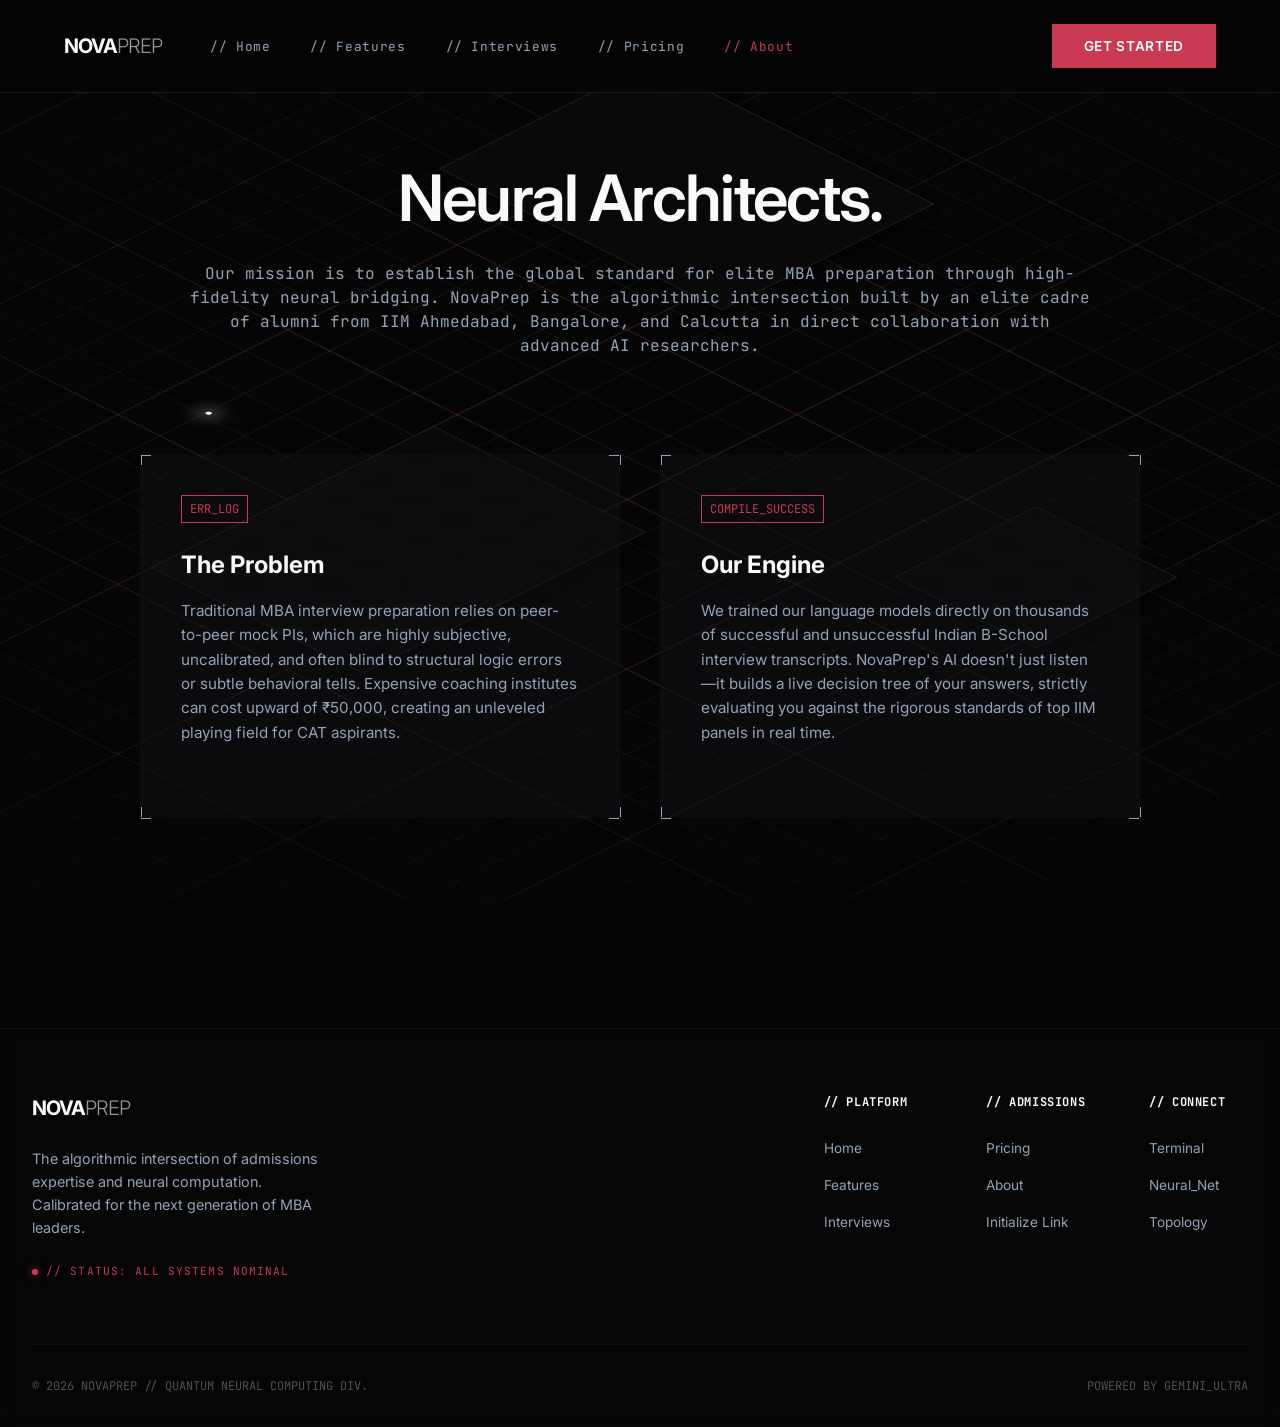
==== commit 51145971: "chore: final polish - global footer, navigation sync, and about page refinement" ====
--- a/about.html
+++ b/about.html
@@ -4,7 +4,10 @@
 <head>
     <meta charset="UTF-8">
     <meta name="viewport" content="width=device-width, initial-scale=1.0">
-    <title>About Us - NovaPrep</title>
+    <title>About Us | The Algorithmic Intersection - NovaPrep</title>
+    <meta name="description"
+        content="Founded by IIM alumni and neural researchers, NovaPrep is built to democratize elite MBA admissions training through high-fidelity AI simulation.">
+    <meta name="keywords" content="IIM alumni, MBA startup, AI education, edtech, neural computing">
     <link href="https://fonts.googleapis.com/css2?family=Inter:wght@300;400;500;600;700&display=swap" rel="stylesheet">
     <link href="global.css" rel="stylesheet">
 </head>
@@ -43,10 +46,11 @@
     </nav>
 
     <main class="standard-page" style="display: flex; flex-direction: column; align-items: center; text-align: center;">
-        <h1 class="page-title">System Architects.</h1>
-        <p class="page-desc" style="max-width: 900px;">Our mission is to democratize access to elite MBA preparation.
-            NovaPrep the algorithmic intersection built by an elite cadre of alumni from IIM Ahmedabad, Bangalore,
-            Calcutta, and XLRI in direct collaboration with deep-learning researchers.</p>
+        <h1 class="page-title">Neural Architects.</h1>
+        <p class="page-desc" style="max-width: 900px;">Our mission is to establish the global standard for elite MBA
+            preparation through high-fidelity neural bridging. NovaPrep is the algorithmic intersection built by an
+            elite cadre of alumni from IIM Ahmedabad, Bangalore, and Calcutta in direct collaboration with advanced AI
+            researchers.</p>
 
         <div class="grid-layout" style="text-align: left; margin-top: 2rem; width: 100%; max-width: 1000px;">
             <div class="content-card card-bracket">
@@ -67,6 +71,55 @@
             </div>
         </div>
     </main>
+
+    <footer class="system-footer">
+        <div class="footer-main">
+            <div class="footer-info">
+                <a href="index.html" class="logo">Nova<span>Prep</span></a>
+                <p style="margin-top: 1.5rem; color: var(--text-dim); line-height: 1.6; font-size: 0.9rem;">
+                    The algorithmic intersection of admissions expertise and neural computation. Calibrated for the next
+                    generation of MBA leaders.
+                </p>
+                <div class="footer-status">
+                    <span class="status-dot"></span>
+                    // STATUS: ALL SYSTEMS NOMINAL
+                </div>
+            </div>
+
+            <div class="footer-nav">
+                <div class="footer-col">
+                    <h4>// PLATFORM</h4>
+                    <ul>
+                        <li><a href="index.html">Home</a></li>
+                        <li><a href="learn-more.html">Features</a></li>
+                        <li><a href="cases.html">Interviews</a></li>
+                    </ul>
+                </div>
+                <div class="footer-col">
+                    <h4>// ADMISSIONS</h4>
+                    <ul>
+                        <li><a href="pricing.html">Pricing</a></li>
+                        <li><a href="about.html">About</a></li>
+                        <li><a href="sign-in.html">Initialize Link</a></li>
+                    </ul>
+                </div>
+                <div class="footer-col">
+                    <h4>// CONNECT</h4>
+                    <ul>
+                        <li><a href="#">Terminal</a></li>
+                        <li><a href="#">Neural_Net</a></li>
+                        <li><a href="#">Topology</a></li>
+                    </ul>
+                </div>
+            </div>
+        </div>
+
+        <div class="footer-bottom">
+            <div>&copy; 2026 NOVAPREP // QUANTUM NEURAL COMPUTING DIV.</div>
+            <div class="footer-brand">POWERED BY <span>GEMINI_ULTRA</span></div>
+        </div>
+    </footer>
+
     <script src="cursor.js"></script>
 </body>
 
--- a/global.css
+++ b/global.css
@@ -238,22 +238,79 @@
 
 .nav-links {
     display: flex;
-    gap: 2rem;
-    flex-wrap: nowrap;
+    gap: 2.5rem;
+    align-items: center;
 }
 
 .nav-links a {
+    text-decoration: none;
     font-family: var(--font-mono);
     font-size: 0.8rem;
     color: var(--text-dim);
-    text-transform: uppercase;
+    transition: color 0.2s, transform 0.2s;
     letter-spacing: 0.05em;
-    transition: color 0.2s;
-    white-space: nowrap;
+    font-weight: 400;
 }
 
 .nav-links a:hover,
 .nav-links a.active {
+    color: var(--accent);
+}
+
+/* System Footer */
+.system-footer {
+    width: 100%;
+    margin-top: 8rem;
+    padding: 4rem 2rem 2rem;
+    border-top: 1px solid rgba(255, 255, 255, 0.05);
+    background: rgba(10, 10, 12, 0.2);
+    backdrop-filter: blur(10px);
+    position: relative;
+    z-index: 10;
+}
+
+.footer-main {
+    max-width: 1400px;
+    margin: 0 auto;
+    display: flex;
+    justify-content: space-between;
+    align-items: flex-start;
+    flex-wrap: wrap;
+    gap: 3rem;
+}
+
+.footer-info {
+    max-width: 300px;
+}
+
+.footer-status {
+    font-family: var(--font-mono);
+    font-size: 0.7rem;
+    color: var(--accent);
+    letter-spacing: 0.1em;
+    margin-top: 1.5rem;
+    display: flex;
+    align-items: center;
+    gap: 0.5rem;
+}
+
+.status-dot {
+    width: 6px;
+    height: 6px;
+    background: var(--accent);
+    border-radius: 50%;
+    box-shadow: 0 0 10px var(--accent);
+}
+
+.footer-nav {
+    display: grid;
+    grid-template-columns: repeat(3, 1fr);
+    gap: 4rem;
+}
+
+.footer-col h4 {
+    font-family: var(--font-mono);
+    font-size: 0.75rem;
     color: var(--text-primary);
 }
 
@@ -578,4 +635,133 @@
     .action-row {
         flex-direction: column;
     }
+}
+
+.nav-links {
+    display: flex;
+    gap: 2.5rem;
+    align-items: center;
+}
+
+.nav-links a {
+    text-decoration: none;
+    font-family: var(--font-mono);
+    font-size: 0.8rem;
+    color: var(--text-dim);
+    transition: color 0.2s, transform 0.2s;
+    letter-spacing: 0.05em;
+    font-weight: 400;
+}
+
+.nav-links a:hover,
+.nav-links a.active {
+    color: var(--accent);
+}
+
+/* System Footer */
+.system-footer {
+    width: 100%;
+    margin-top: 8rem;
+    padding: 4rem 2rem 2rem;
+    border-top: 1px solid rgba(255, 255, 255, 0.05);
+    background: rgba(10, 10, 12, 0.2);
+    backdrop-filter: blur(10px);
+    position: relative;
+    z-index: 10;
+}
+
+.footer-main {
+    max-width: 1400px;
+    margin: 0 auto;
+    display: flex;
+    justify-content: space-between;
+    align-items: flex-start;
+    flex-wrap: wrap;
+    gap: 3rem;
+}
+
+.footer-info {
+    max-width: 300px;
+}
+
+.footer-status {
+    font-family: var(--font-mono);
+    font-size: 0.7rem;
+    color: var(--accent);
+    letter-spacing: 0.1em;
+    margin-top: 1.5rem;
+    display: flex;
+    align-items: center;
+    gap: 0.5rem;
+}
+
+.status-dot {
+    width: 6px;
+    height: 6px;
+    background: var(--accent);
+    border-radius: 50%;
+    box-shadow: 0 0 10px var(--accent);
+}
+
+.footer-nav {
+    display: grid;
+    grid-template-columns: repeat(3, 1fr);
+    gap: 4rem;
+}
+
+.footer-col h4 {
+    font-family: var(--font-mono);
+    font-size: 0.75rem;
+    color: var(--text-primary);
+    margin-bottom: 1.5rem;
+    letter-spacing: 0.05em;
+}
+
+.footer-col ul {
+    list-style: none;
+    padding: 0;
+    display: flex;
+    flex-direction: column;
+    gap: 0.8rem;
+}
+
+.footer-col a {
+    text-decoration: none;
+    font-size: 0.85rem;
+    color: var(--text-dim);
+    transition: color 0.2s;
+}
+
+.footer-col a:hover {
+    color: var(--accent);
+}
+
+.footer-bottom {
+    max-width: 1400px;
+    margin: 4rem auto 0;
+    display: flex;
+    justify-content: space-between;
+    align-items: center;
+    border-top: 1px solid rgba(255, 255, 255, 0.05);
+    padding-top: 2rem;
+    font-size: 0.75rem;
+    color: rgba(255, 255, 255, 0.3);
+    font-family: var(--font-mono);
+}
+
+@media (max-width: 1024px) {
+    .hero-split {
+        flex-direction: column;
+        gap: 2rem;
+    }
+
+    .pressure-card {
+        max-width: 100%;
+        width: 100%;
+    }
+
+    .footer-nav {
+        grid-template-columns: 1fr;
+        gap: 2rem;
+    }
 }
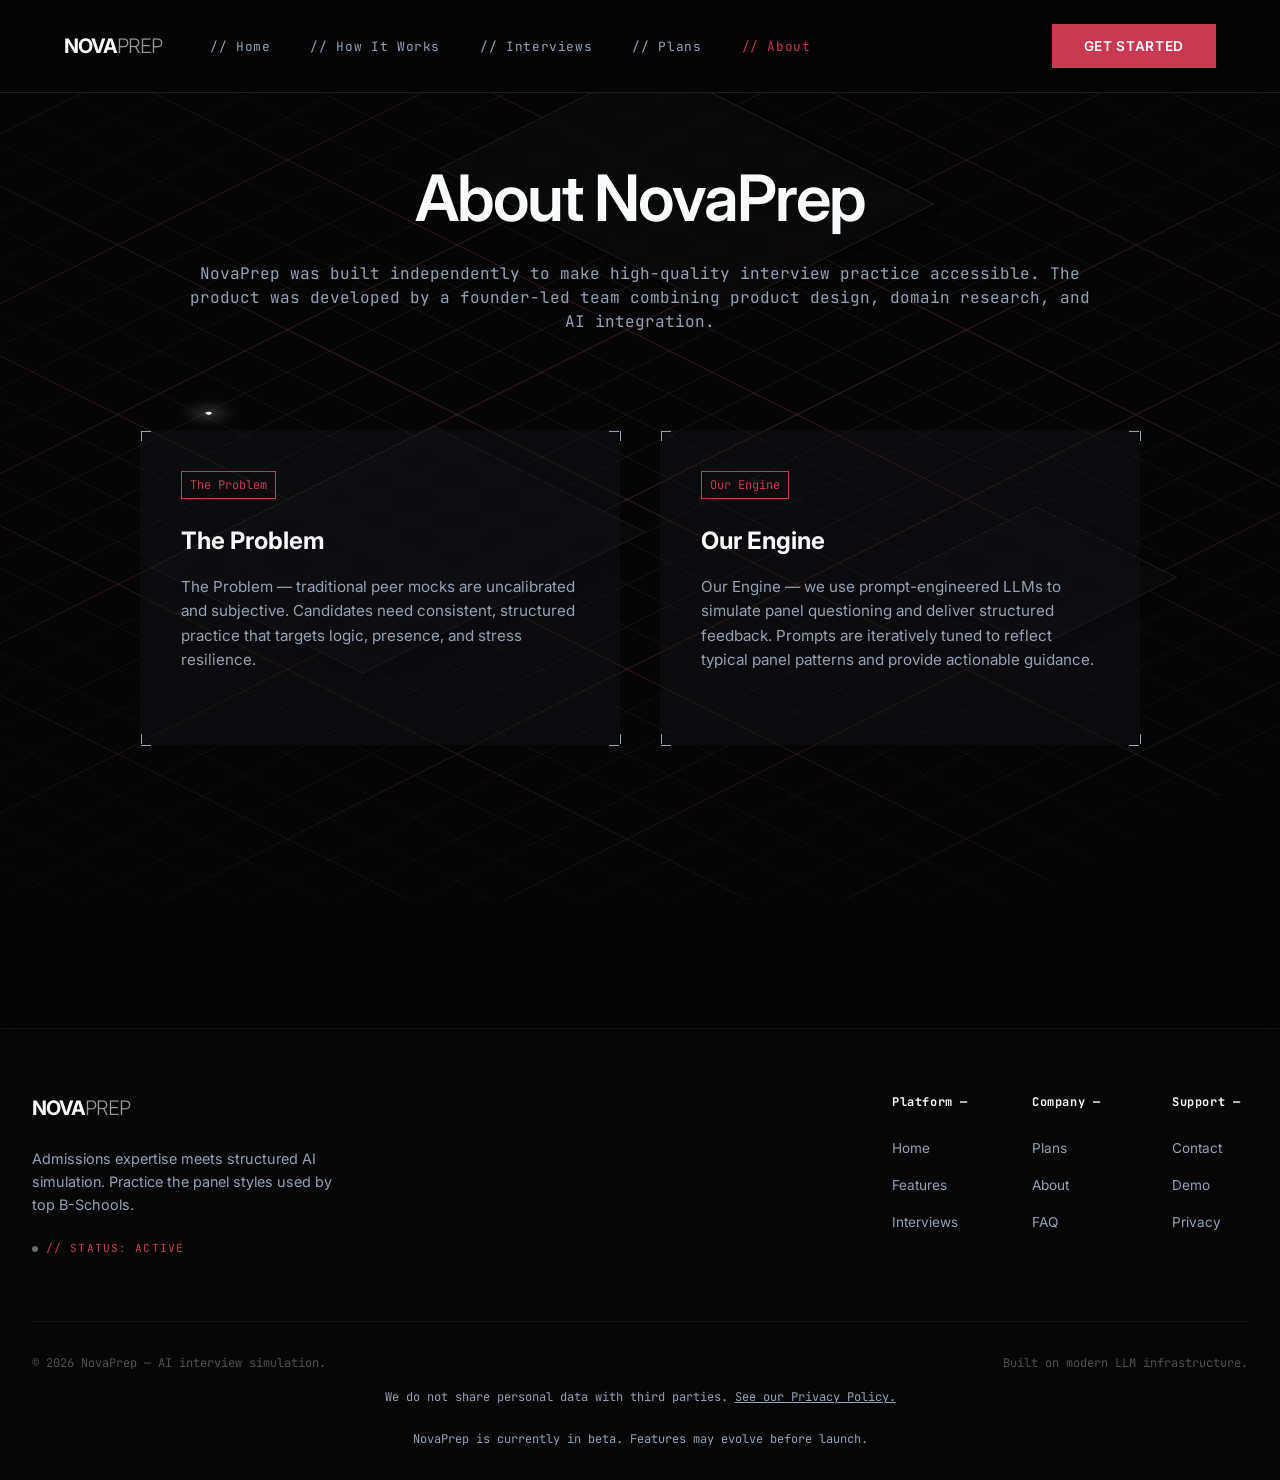
==== commit 0ada4bfd: "feat: add contact page and integrate into global navigation and footer" ====
--- a/about.html
+++ b/about.html
@@ -6,8 +6,8 @@
     <meta name="viewport" content="width=device-width, initial-scale=1.0">
     <title>About Us | The Algorithmic Intersection - NovaPrep</title>
     <meta name="description"
-        content="Founded by IIM alumni and neural researchers, NovaPrep is built to democratize elite MBA admissions training through high-fidelity AI simulation.">
-    <meta name="keywords" content="IIM alumni, MBA startup, AI education, edtech, neural computing">
+        content="Founded by IIM alumni and AI researchers, NovaPrep is built to democratize elite MBA admissions training through high-fidelity AI simulation.">
+    <meta name="keywords" content="IIM alumni, MBA startup, AI education, edtech, AI computing">
     <link href="https://fonts.googleapis.com/css2?family=Inter:wght@300;400;500;600;700&display=swap" rel="stylesheet">
     <link href="global.css" rel="stylesheet">
 </head>
@@ -34,40 +34,37 @@
             <a href="index.html" class="logo">Nova<span>Prep</span></a>
             <div class="nav-links">
                 <a href="index.html">// Home</a>
-                <a href="learn-more.html">// Features</a>
+                <a href="learn-more.html">// How It Works</a>
                 <a href="cases.html">// Interviews</a>
-                <a href="pricing.html">// Pricing</a>
+                <a href="pricing.html">// Plans</a>
                 <a href="about.html" class="active">// About</a>
             </div>
         </div>
         <div class="nav-right">
-            <a href="sign-in.html" class="btn-solid">Get Started</a>
+            <a href="sign-in.html" class="btn-solid" title="Start a 5-minute mock — no credit card">Get Started</a>
         </div>
     </nav>
 
     <main class="standard-page" style="display: flex; flex-direction: column; align-items: center; text-align: center;">
-        <h1 class="page-title">Neural Architects.</h1>
-        <p class="page-desc" style="max-width: 900px;">Our mission is to establish the global standard for elite MBA
-            preparation through high-fidelity neural bridging. NovaPrep is the algorithmic intersection built by an
-            elite cadre of alumni from IIM Ahmedabad, Bangalore, and Calcutta in direct collaboration with advanced AI
-            researchers.</p>
+        <h1 class="page-title">About NovaPrep</h1>
+        <p class="page-desc" style="max-width: 900px;">NovaPrep was built independently to make high-quality interview
+            practice accessible. The product was developed by a founder-led team combining product design, domain
+            research, and AI integration.</p>
 
         <div class="grid-layout" style="text-align: left; margin-top: 2rem; width: 100%; max-width: 1000px;">
             <div class="content-card card-bracket">
-                <span class="card-badge">ERR_LOG</span>
+                <span class="card-badge">The Problem</span>
                 <h3>The Problem</h3>
-                <p>Traditional MBA interview preparation relies on peer-to-peer mock PIs, which are highly subjective,
-                    uncalibrated, and often blind to structural logic errors or subtle behavioral tells. Expensive
-                    coaching institutes can cost upward of ₹50,000, creating an unleveled playing field for CAT
-                    aspirants.</p>
+                <p>The Problem — traditional peer mocks are uncalibrated and subjective. Candidates need consistent,
+                    structured practice that targets logic, presence, and stress resilience.</p>
             </div>
 
             <div class="content-card card-bracket">
-                <span class="card-badge">COMPILE_SUCCESS</span>
+                <span class="card-badge">Our Engine</span>
                 <h3>Our Engine</h3>
-                <p>We trained our language models directly on thousands of successful and unsuccessful Indian B-School
-                    interview transcripts. NovaPrep's AI doesn't just listen—it builds a live decision tree of your
-                    answers, strictly evaluating you against the rigorous standards of top IIM panels in real time.</p>
+                <p>Our Engine — we use prompt-engineered LLMs to simulate panel questioning and deliver structured
+                    feedback. Prompts are iteratively tuned to reflect typical panel patterns and provide actionable
+                    guidance.</p>
             </div>
         </div>
     </main>
@@ -77,18 +74,18 @@
             <div class="footer-info">
                 <a href="index.html" class="logo">Nova<span>Prep</span></a>
                 <p style="margin-top: 1.5rem; color: var(--text-dim); line-height: 1.6; font-size: 0.9rem;">
-                    The algorithmic intersection of admissions expertise and neural computation. Calibrated for the next
-                    generation of MBA leaders.
+                    Admissions expertise meets structured AI simulation. Practice the panel styles used by top
+                    B-Schools.
                 </p>
-                <div class="footer-status">
-                    <span class="status-dot"></span>
-                    // STATUS: ALL SYSTEMS NOMINAL
+                <div class="footer-status" title="Live demo available — try a quick mock.">
+                    <span class="status-dot" style="background: rgba(255, 255, 255, 0.4); box-shadow: none;"></span>
+                    // STATUS: ACTIVE
                 </div>
             </div>
 
             <div class="footer-nav">
                 <div class="footer-col">
-                    <h4>// PLATFORM</h4>
+                    <h4>Platform —</h4>
                     <ul>
                         <li><a href="index.html">Home</a></li>
                         <li><a href="learn-more.html">Features</a></li>
@@ -96,27 +93,37 @@
                     </ul>
                 </div>
                 <div class="footer-col">
-                    <h4>// ADMISSIONS</h4>
+                    <h4>Company —</h4>
                     <ul>
-                        <li><a href="pricing.html">Pricing</a></li>
+                        <li><a href="pricing.html">Plans</a></li>
                         <li><a href="about.html">About</a></li>
-                        <li><a href="sign-in.html">Initialize Link</a></li>
+                        <li><a href="faq.html">FAQ</a></li>
                     </ul>
                 </div>
                 <div class="footer-col">
-                    <h4>// CONNECT</h4>
+                    <h4>Support —</h4>
                     <ul>
-                        <li><a href="#">Terminal</a></li>
-                        <li><a href="#">Neural_Net</a></li>
-                        <li><a href="#">Topology</a></li>
+                        <li><a href="contact.html">Contact</a></li>
+                        <li><a href="#">Demo</a></li>
+                        <li><a href="privacy.html">Privacy</a></li>
                     </ul>
                 </div>
             </div>
         </div>
 
-        <div class="footer-bottom">
-            <div>&copy; 2026 NOVAPREP // QUANTUM NEURAL COMPUTING DIV.</div>
-            <div class="footer-brand">POWERED BY <span>GEMINI_ULTRA</span></div>
+        <div class="footer-bottom" style="flex-direction: column; align-items: flex-start; gap: 1rem;">
+            <div style="display: flex; justify-content: space-between; width: 100%;">
+                <div>&copy; 2026 NovaPrep — AI interview simulation.</div>
+                <div class="footer-brand">Built on modern LLM infrastructure.</div>
+            </div>
+            <div style="font-size: 0.75rem; color: var(--text-dim); width: 100%; text-align: center;">
+                We do not share personal data with third parties. <a href="privacy.html"
+                    style="color: var(--text-dim); text-decoration: underline;">See our Privacy Policy.</a>
+            </div>
+
+            <div style="font-size: 0.75rem; color: var(--text-dim); width: 100%; text-align: center; margin-top: 0.5rem;">
+                NovaPrep is currently in beta. Features may evolve before launch.
+            </div>
         </div>
     </footer>
 
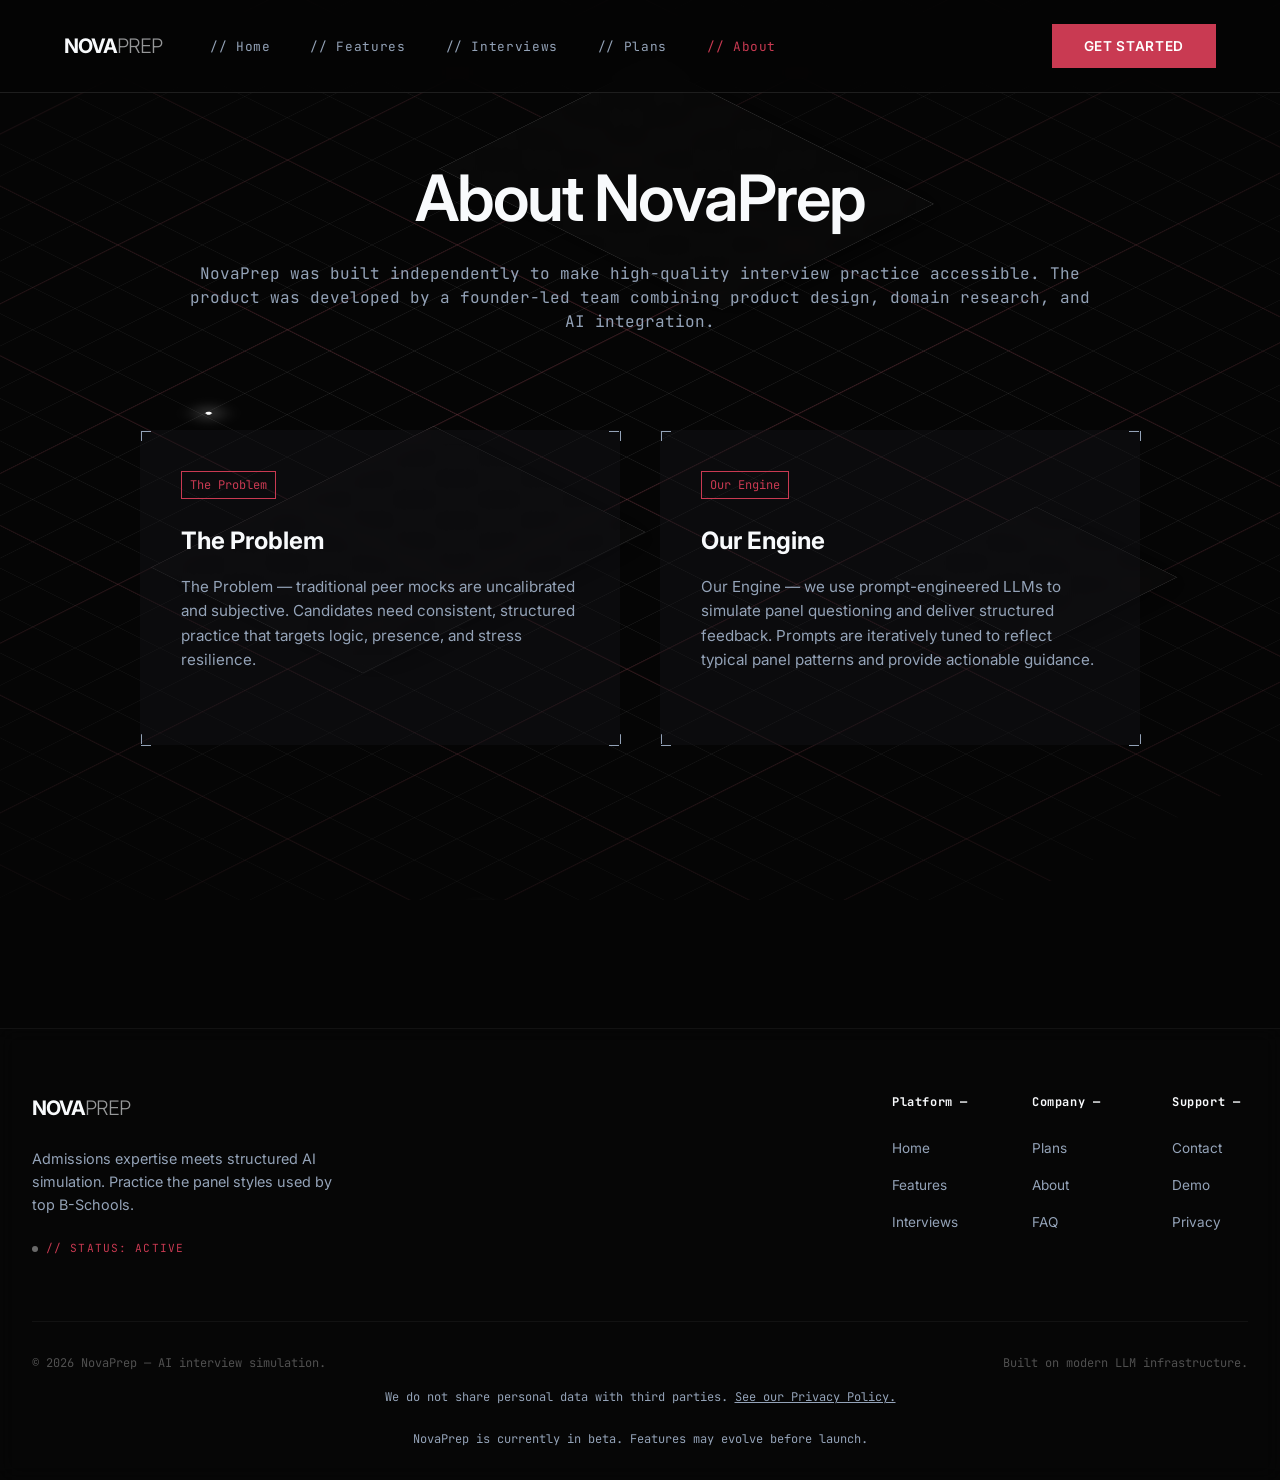
==== commit a0e14156: "chore: rename navigation 'How It Works' to 'Features' globally" ====
--- a/about.html
+++ b/about.html
@@ -34,7 +34,7 @@
             <a href="index.html" class="logo">Nova<span>Prep</span></a>
             <div class="nav-links">
                 <a href="index.html">// Home</a>
-                <a href="learn-more.html">// How It Works</a>
+                <a href="learn-more.html">// Features</a>
                 <a href="cases.html">// Interviews</a>
                 <a href="pricing.html">// Plans</a>
                 <a href="about.html" class="active">// About</a>
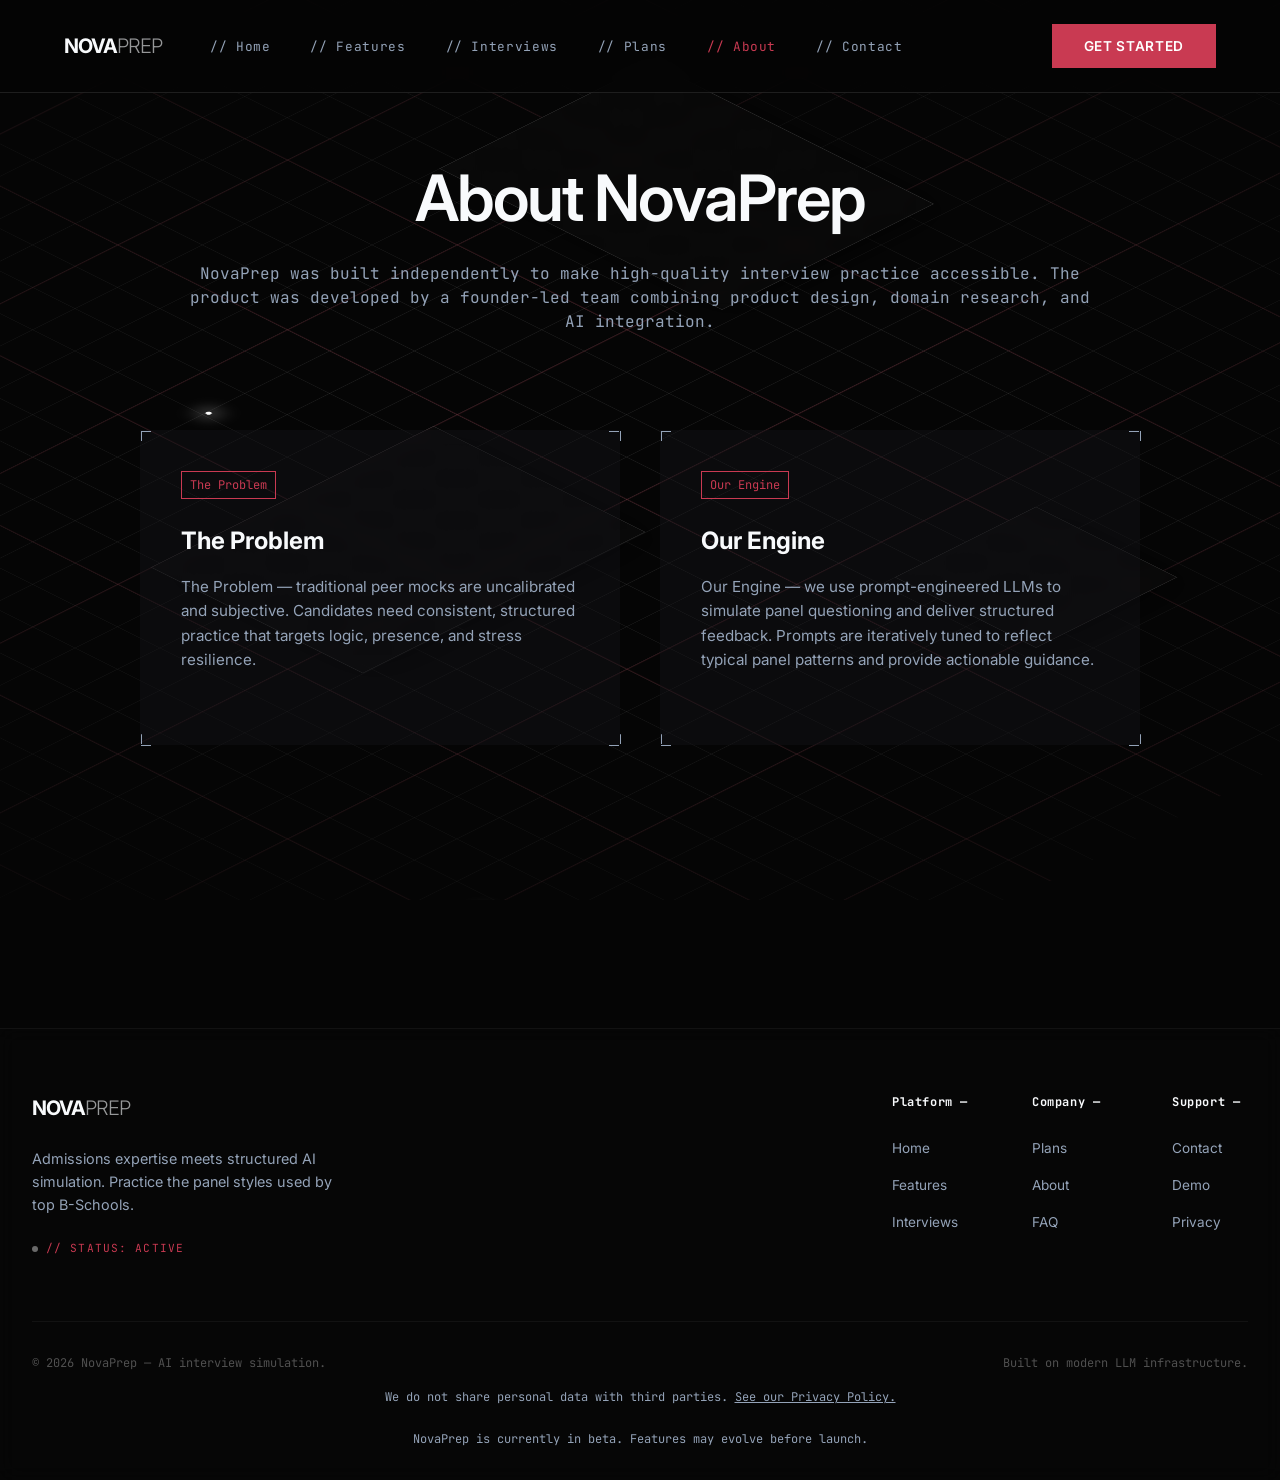
==== commit 87100092: "fix: active contact link" ====
--- a/about.html
+++ b/about.html
@@ -38,6 +38,7 @@
                 <a href="cases.html">// Interviews</a>
                 <a href="pricing.html">// Plans</a>
                 <a href="about.html" class="active">// About</a>
+                <a href="contact.html">// Contact</a>
             </div>
         </div>
         <div class="nav-right">
@@ -121,7 +122,8 @@
                     style="color: var(--text-dim); text-decoration: underline;">See our Privacy Policy.</a>
             </div>
 
-            <div style="font-size: 0.75rem; color: var(--text-dim); width: 100%; text-align: center; margin-top: 0.5rem;">
+            <div
+                style="font-size: 0.75rem; color: var(--text-dim); width: 100%; text-align: center; margin-top: 0.5rem;">
                 NovaPrep is currently in beta. Features may evolve before launch.
             </div>
         </div>
